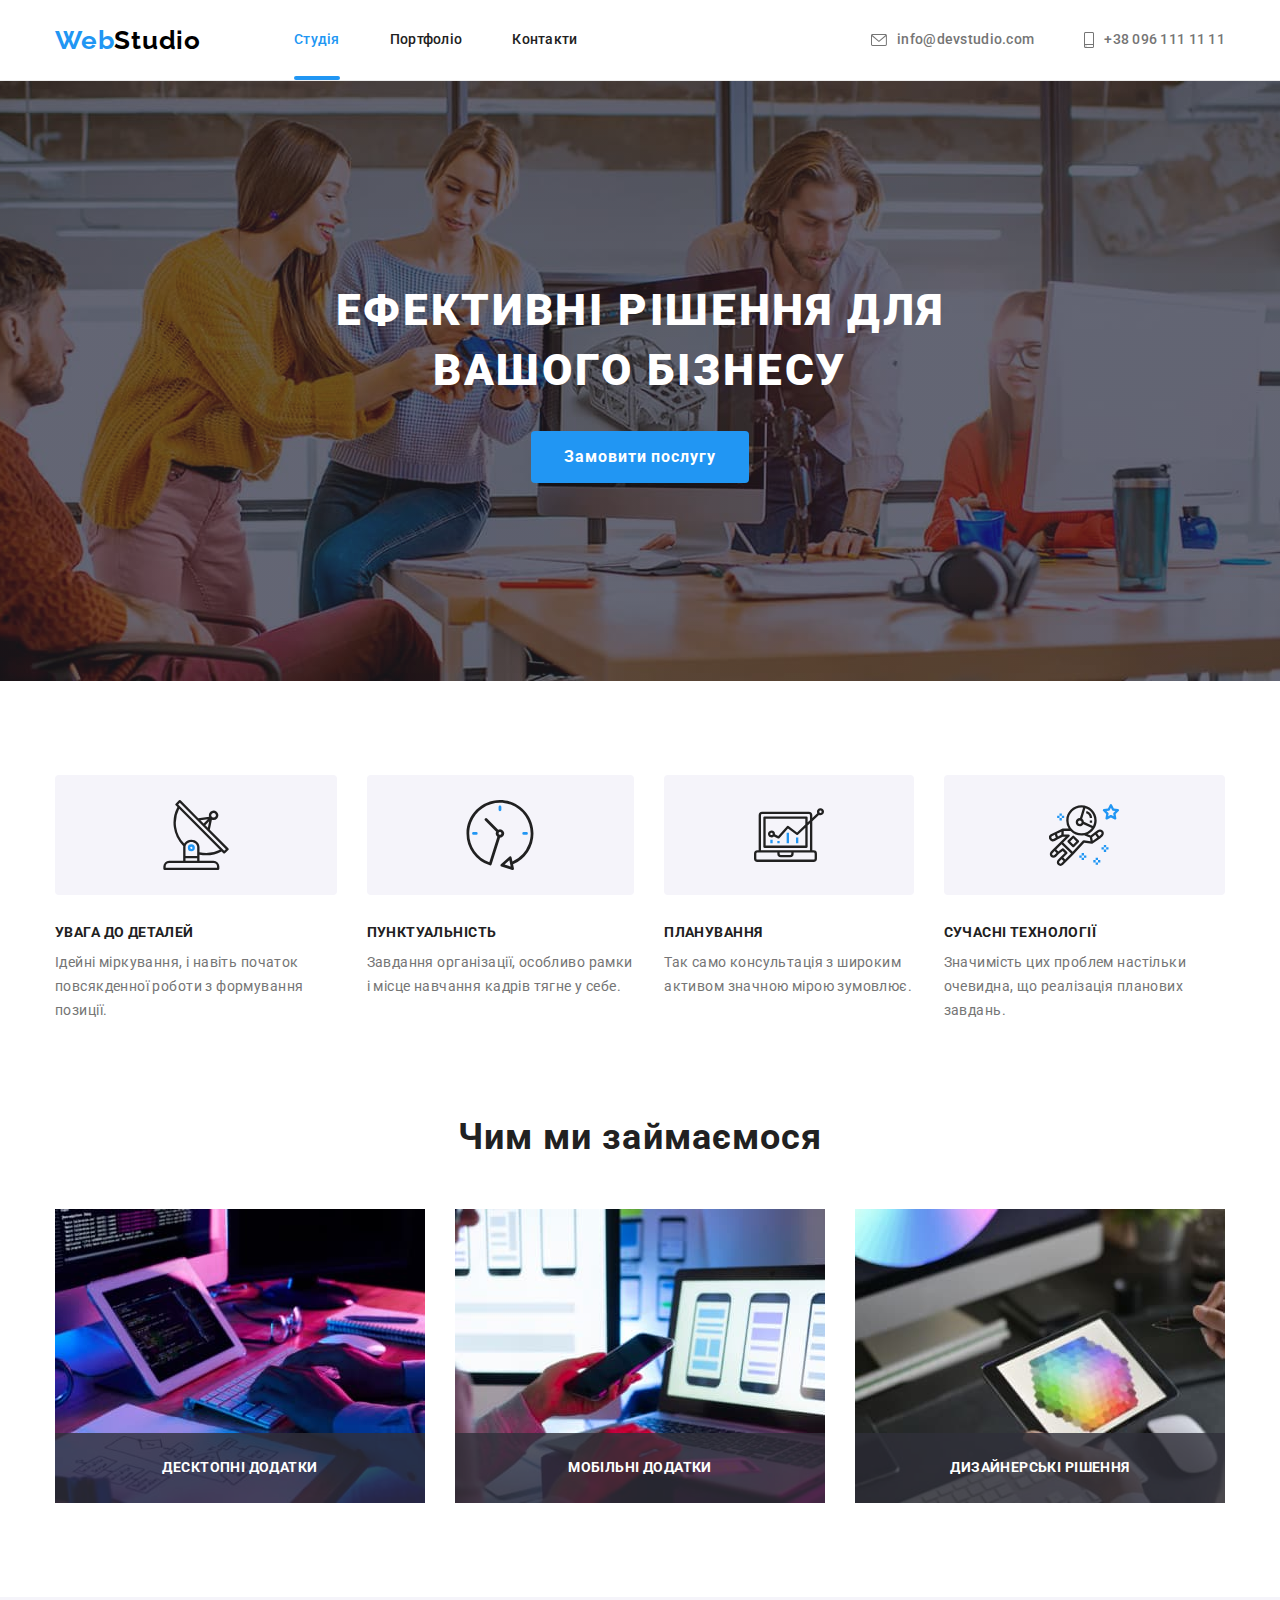
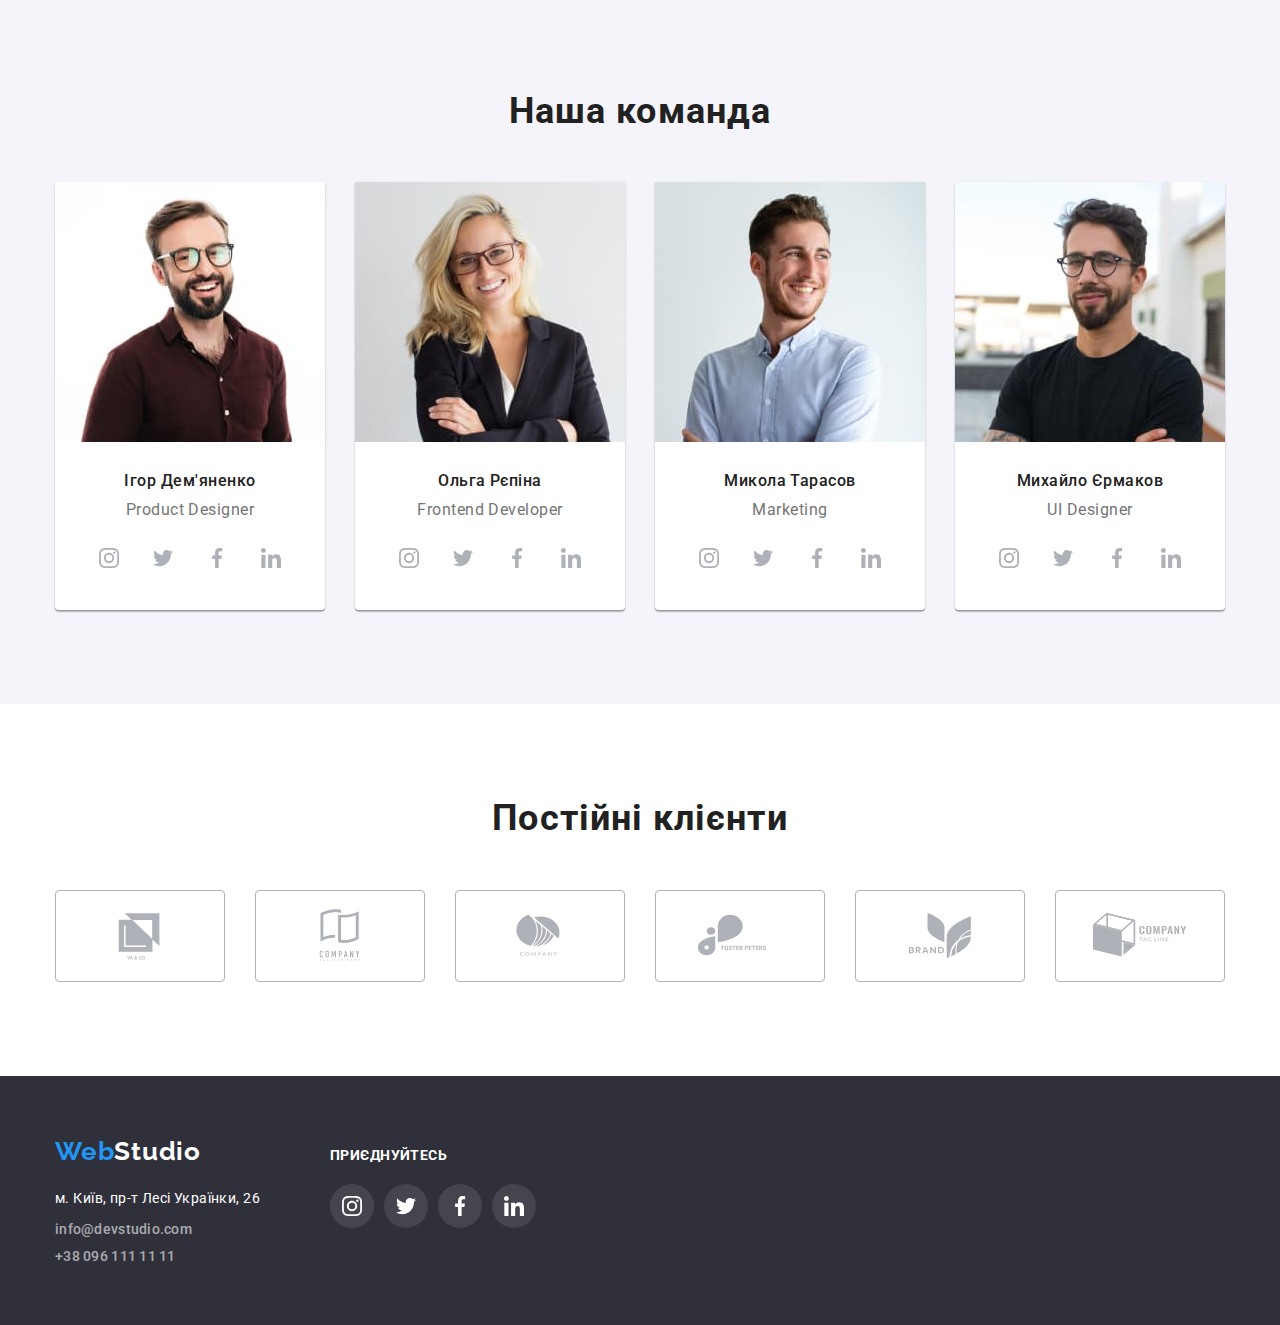
==== index.html @ 81ca814d "added folders" ====
<!DOCTYPE html>
<html lang="uk">
  <head>
    <meta charset="UTF-8" />
    <meta http-equiv="X-UA-Compatible" content="IE=edge" />
    <meta name="viewport" content="width=device-width, initial-scale=1.0" />
    <title>WebStudio</title>
    <link rel="preconnect" href="https://fonts.googleapis.com" />
    <link rel="preconnect" href="https://fonts.gstatic.com" crossorigin />
    <link
      href="https://fonts.googleapis.com/css2?family=Raleway:wght@700&family=Roboto:wght@500;700;900&display=swap"
      rel="stylesheet"
    />
    <link
      rel="stylesheet"
      href="https://cdnjs.cloudflare.com/ajax/libs/modern-normalize/1.1.0/modern-normalize.min.css"
    />
    <link rel="stylesheet" href="./css/styles.css" />
  </head>
  <body>
    <header class="header">
      <div class="conteiner">
        <div class="header-conteiner">
          <nav class="header-nav">
            <a class="logo" href="./index.html"
              >Web<span class="logo-accent-header">Studio</span></a
            >
            <ul class="list list-nav">
              <li>
                <a class="link-nav current" href="./index.html">Студія</a>
              </li>
              <li><a class="link-nav" href="./portfolio.html">Портфоліо</a></li>
              <li><a class="link-nav" href="#">Контакти</a></li>
            </ul>
          </nav>

          <ul class="list header-address">
            <li>
              <a class="link-info" href="mailto:info@devstudio.com"
                ><svg class="info-icon" width="16" height="12">
                  <use href="./images/icons.svg#icon-mail"></use>
                </svg>
                info@devstudio.com
              </a>
            </li>
            <li>
              <a class="link-info" href="tel:+380961111111"
                ><svg class="info-icon" width="10" height="16">
                  <use href="./images/icons.svg#icon-smartphone"></use>
                </svg>
                +38 096 111 11 11
              </a>
            </li>
          </ul>
        </div>
      </div>
    </header>

    <main>
      <section class="hero">
        <div class="conteiner">
          <h1 class="hero-title">Ефективні рішення для вашого бізнесу</h1>
          <button type="button" class="hero-btn" data-modal-open>
            Замовити послугу
          </button>
        </div>
      </section>

      <section>
        <div class="conteiner">
          <h2 class="visually-hidden">Наші особливості</h2>
          <ul class="list features-list">
            <li class="features-item">
              <div class="features-icon">
                <svg width="70" height="70">
                  <use href="./images/icons.svg#icon-antenna-1"></use>
                </svg>
              </div>
              <h3 class="features-subtitle">Увага до деталей</h3>
              <p class="features-text">
                Ідейні міркування, і навіть початок повсякденної роботи з
                формування позиції.
              </p>
            </li>
            <li class="features-item">
              <div class="features-icon">
                <svg width="70" height="70">
                  <use href="./images/icons.svg#icon-clock-1"></use>
                </svg>
              </div>
              <h3 class="features-subtitle">Пунктуальність</h3>
              <p class="features-text">
                Завдання організації, особливо рамки і місце навчання кадрів
                тягне у себе.
              </p>
            </li>
            <li class="features-item">
              <div class="features-icon">
                <svg width="70" height="70">
                  <use href="./images/icons.svg#icon-diagram-1"></use>
                </svg>
              </div>

              <h3 class="features-subtitle">Планування</h3>
              <p class="features-text">
                Так само консультація з широким активом значною мірою зумовлює.
              </p>
            </li>
            <li class="features-item">
              <div class="features-icon">
                <svg width="70" height="70">
                  <use href="./images/icons.svg#icon-astronaut-1"></use>
                </svg>
              </div>

              <h3 class="features-subtitle">Сучасні технології</h3>
              <p class="features-text">
                Значимість цих проблем настільки очевидна, що реалізація
                планових завдань.
              </p>
            </li>
          </ul>
        </div>
      </section>

      <section class="work">
        <div class="conteiner">
          <h2 class="work-title">Чим ми займаємося</h2>
          <ul class="list work-list">
            <li class="work-item">
              <img
                src="./images/keyboard.jpg"
                alt="Людина друкує на клавіатурі"
                width="370"
              />
              <div class="work-desc">
                <p class="work-text">Десктопні додатки</p>
              </div>
            </li>
            <li class="work-item">
              <img
                src="./images/phone.jpg"
                alt="Жінка тримає в руках телефон"
                width="370"
              />
              <div class="work-desc">
                <p class="work-text">Мобільні додатки</p>
              </div>
            </li>
            <li class="work-item">
              <img
                src="./images/tablet.jpg"
                alt="Кольорова гама на планшеті"
                width="370"
              />
              <div class="work-desc">
                <p class="work-text">Дизайнерські рішення</p>
              </div>
            </li>
          </ul>
        </div>
      </section>

      <section class="team">
        <div class="conteiner">
          <h2 class="team-title">Наша команда</h2>
          <ul class="list team-list">
            <li class="team-card">
              <img src="./images/ihor.jpg" alt="Фотограія Ігоря" width="270" />
              <div class="cards-studio">
                <h3 class="team-subtitle">Ігор Дем'яненко</h3>
                <p class="team-text">Product Designer</p>
                <ul class="list team-soc">
                  <li>
                    <a class="soc-link" href="#">
                      <svg width="20" height="20">
                        <use href="./images/icons.svg#icon-instagram"></use>
                      </svg>
                    </a>
                  </li>
                  <li>
                    <a class="soc-link" href="#">
                      <svg width="20" height="20">
                        <use href="./images/icons.svg#icon-twitter"></use>
                      </svg>
                    </a>
                  </li>
                  <li>
                    <a class="soc-link" href="#">
                      <svg width="20" height="20">
                        <use href="./images/icons.svg#icon-facebook"></use>
                      </svg>
                    </a>
                  </li>
                  <li>
                    <a class="soc-link" href="#">
                      <svg width="20" height="20">
                        <use href="./images/icons.svg#icon-linkedin"></use>
                      </svg>
                    </a>
                  </li>
                </ul>
              </div>
            </li>
            <li class="team-card">
              <img src="./images/olga.jpg" alt="Фотографія Ольги" width="270" />
              <div class="cards-studio">
                <h3 class="team-subtitle">Ольга Рєпіна</h3>
                <p class="team-text">Frontend Developer</p>
                <ul class="list team-soc">
                  <li>
                    <a class="soc-link" href="#">
                      <svg width="20" height="20">
                        <use href="./images/icons.svg#icon-instagram"></use>
                      </svg>
                    </a>
                  </li>
                  <li>
                    <a class="soc-link" href="#">
                      <svg width="20" height="20">
                        <use href="./images/icons.svg#icon-twitter"></use>
                      </svg>
                    </a>
                  </li>
                  <li>
                    <a class="soc-link" href="#">
                      <svg width="20" height="20">
                        <use href="./images/icons.svg#icon-facebook"></use>
                      </svg>
                    </a>
                  </li>
                  <li>
                    <a class="soc-link" href="#">
                      <svg width="20" height="20">
                        <use href="./images/icons.svg#icon-linkedin"></use>
                      </svg>
                    </a>
                  </li>
                </ul>
              </div>
            </li>
            <li class="team-card">
              <img
                src="./images/mikola.jpg"
                alt="Фотграфія Миколи"
                width="270"
              />
              <div class="cards-studio">
                <h3 class="team-subtitle">Микола Тарасов</h3>
                <p class="team-text">Marketing</p>
                <ul class="list team-soc">
                  <li>
                    <a class="soc-link" href="#">
                      <svg width="20" height="20">
                        <use href="./images/icons.svg#icon-instagram"></use>
                      </svg>
                    </a>
                  </li>
                  <li>
                    <a class="soc-link" href="#">
                      <svg width="20" height="20">
                        <use href="./images/icons.svg#icon-twitter"></use>
                      </svg>
                    </a>
                  </li>
                  <li>
                    <a class="soc-link" href="#">
                      <svg width="20" height="20">
                        <use href="./images/icons.svg#icon-facebook"></use>
                      </svg>
                    </a>
                  </li>
                  <li>
                    <a class="soc-link" href="#">
                      <svg width="20" height="20">
                        <use href="./images/icons.svg#icon-linkedin"></use>
                      </svg>
                    </a>
                  </li>
                </ul>
              </div>
            </li>
            <li class="team-card">
              <img
                src="./images/mihailo.jpg"
                alt="Фотографія Михайла"
                width="270"
              />
              <div class="cards-studio">
                <h3 class="team-subtitle">Михайло Єрмаков</h3>
                <p class="team-text">UI Designer</p>
                <ul class="list team-soc">
                  <li>
                    <a class="soc-link" href="#">
                      <svg width="20" height="20">
                        <use href="./images/icons.svg#icon-instagram"></use>
                      </svg>
                    </a>
                  </li>
                  <li>
                    <a class="soc-link" href="#">
                      <svg width="20" height="20">
                        <use href="./images/icons.svg#icon-twitter"></use>
                      </svg>
                    </a>
                  </li>
                  <li>
                    <a class="soc-link" href="#">
                      <svg width="20" height="20">
                        <use href="./images/icons.svg#icon-facebook"></use>
                      </svg>
                    </a>
                  </li>
                  <li>
                    <a class="soc-link" href="#">
                      <svg width="20" height="20">
                        <use href="./images/icons.svg#icon-linkedin"></use>
                      </svg>
                    </a>
                  </li>
                </ul>
              </div>
            </li>
          </ul>
        </div>
      </section>
      <section class="clients">
        <div class="conteiner">
          <h2 class="clients-title">Постійні клієнти</h2>
          <ul class="clients-list list">
            <li>
              <a class="clients-link" href="#">
                <svg width="106" height="60">
                  <use href="./images/icons.svg#icon-Logo-4"></use>
                </svg>
              </a>
            </li>
            <li>
              <a class="clients-link" href="#">
                <svg width="106" height="60">
                  <use href="./images/icons.svg#icon-Logo-3"></use>
                </svg>
              </a>
            </li>
            <li>
              <a class="clients-link" href="#">
                <svg width="106" height="60">
                  <use href="./images/icons.svg#icon-Logo"></use>
                </svg>
              </a>
            </li>
            <li>
              <a class="clients-link" href="#">
                <svg width="106" height="60">
                  <use href="./images/icons.svg#icon-Logo-2"></use>
                </svg>
              </a>
            </li>
            <li>
              <a class="clients-link" href="#">
                <svg width="106" height="60">
                  <use href="./images/icons.svg#icon-Logo-1"></use>
                </svg>
              </a>
            </li>
            <li>
              <a class="clients-link" href="#">
                <svg width="106" height="60">
                  <use href="./images/icons.svg#icon-Logo-5"></use>
                </svg>
              </a>
            </li>
          </ul>
        </div>
      </section>
    </main>

    <footer class="footer">
      <div class="conteiner footer-box">
        <div class="footer-info">
          <a class="logo" href="./index.html"
            >Web<span class="logo-accent-footer">Studio</span></a
          >
          <address>
            <ul class="list">
              <li class="list-item">
                <a
                  class="link-address"
                  href="https://goo.gl/maps/RR7eCFrvrUXadaKA6"
                  target="_blank"
                  rel="noopener noreferrer nofollow"
                  >м. Київ, пр-т Лесі Українки, 26</a
                >
              </li>
              <li class="list-item">
                <a class="link-info-footer" href="mailto:info@devstudio.com"
                  >info@devstudio.com</a
                >
              </li>
              <li class="list-item">
                <a class="link-info-footer" href="tel:+380961111111"
                  >+38 096 111 11 11</a
                >
              </li>
            </ul>
          </address>
        </div>
        <div class="footer-soc">
          <p class="footer-text">Приєднуйтесь</p>
          <ul class="list soc-list">
            <li>
              <a class="soc-link-footer" href="#">
                <svg width="20" height="20">
                  <use href="./images/icons.svg#icon-instagram"></use>
                </svg>
              </a>
            </li>
            <li>
              <a class="soc-link-footer" href="#">
                <svg width="20" height="20">
                  <use href="./images/icons.svg#icon-twitter"></use>
                </svg>
              </a>
            </li>
            <li>
              <a class="soc-link-footer" href="#">
                <svg width="20" height="20">
                  <use href="./images/icons.svg#icon-facebook"></use>
                </svg>
              </a>
            </li>
            <li>
              <a class="soc-link-footer" href="#">
                <svg width="20" height="20">
                  <use href="./images/icons.svg#icon-linkedin"></use>
                </svg>
              </a>
            </li>
          </ul>
        </div>
      </div>
    </footer>

    <div class="backdrop is-hidden" data-modal>
      <div class="modal">
        <button type="button" class="modal-btn" data-modal-close>
          <svg width="14" height="14">
            <use href="./images/icons.svg#icon-close"></use>
          </svg>
        </button>
      </div>
    </div>

    <script src="./modal.js"></script>
  </body>
</html>
---- css/styles.css ----
/* основний колір bg #2F303A */
/* акцент #2196F3 */
/* основний колір тексту #757575 */

:root {
  --title-bg-color: #2f303a;
  --accent-color: #2196f3;
  --primary-text-color: #757575;
  --title-text-color: #212121;
  --primary-white-color: #fff;
  --secondary-btn-color: #f5f4fa;
  --secondary-bg-color: #f5f4fa;
  --icon-soc-color: #afb1b8;
}
body {
  font-family: "Roboto", sans-serif;
  color: var(--title-text-color);
  background-color: var(--primary-white-color);
}
.visually-hidden {
  position: absolute;
  white-space: nowrap;
  width: 1px;
  height: 1px;
  overflow: hidden;
  border: 0;
  padding: 0;
  clip: rect(0 0 0 0);
  clip-path: inset(50%);
  margin: -1px;
}
.list {
  list-style: none;
}
h1,
h2,
h3,
h4,
h5,
h6,
p,
ul {
  margin: 0;
  padding: 0;
}
img {
  display: block;
  max-width: 100%;
  height: auto;
}
.conteiner {
  /* outline: 2px solid tomato; */
  width: 1200px;
  margin-left: auto;
  margin-right: auto;
  padding-left: 15px;
  padding-right: 15px;
}
section {
  padding-top: 94px;
  padding-bottom: 94px;
}
/* Header */
.header {
  background-color: var(--primary-white-color);
  border-bottom: 1px solid #ececec;
}
.header-conteiner {
  display: flex;
  justify-content: space-between;
  align-items: center;
}
.header-nav {
  display: flex;
  align-items: center;
  justify-content: space-between;
  gap: 93px;
}
.header-address {
  display: flex;
  gap: 50px;
}
.list-nav {
  display: flex;
  gap: 50px;
}
.logo {
  display: inline-block;
  color: var(--accent-color);
  font-family: "Raleway", sans-serif;
  font-weight: 700;
  font-size: 26px;
  line-height: 1.19;
  text-decoration: none;
  letter-spacing: 0.03em;
}
.logo-accent-header {
  color: #000;
}
.link-nav {
  color: var(--title-text-color);
  font-weight: 500;
  font-size: 14px;
  line-height: 1.14;
  letter-spacing: 0.02em;
  text-decoration: none;
  padding: 32px 0;
  display: block;
  transition: color 250ms cubic-bezier(0.4, 0, 0.2, 1);
}
.link-nav:hover {
  color: var(--accent-color);
}
.link-nav:focus {
  color: var(--accent-color);
}
.link-info {
  color: var(--primary-text-color);
  fill: var(--primary-text-color);
  font-weight: 500;
  font-size: 14px;
  line-height: 1.14;
  letter-spacing: 0.02em;
  text-decoration: none;
  padding: 32px 0;
  display: flex;
  align-items: center;
  transition: color 250ms cubic-bezier(0.4, 0, 0.2, 1),
    fill 250ms cubic-bezier(0.4, 0, 0.2, 1);
}
.link-info:hover {
  color: var(--accent-color);
  fill: var(--accent-color);
}
.link-info:focus {
  color: var(--accent-color);
  fill: var(--accent-color);
}
.link-nav.current {
  position: relative;
  color: var(--accent-color);
}
.link-nav.current::after {
  position: absolute;
  bottom: 0;
  left: 0;
  content: "";
  width: 100%;
  height: 4px;
  background-color: var(--accent-color);
  border-radius: 2px;
}
.info-icon {
  margin-right: 10px;
}
/* Hero Section */
.hero {
  padding-top: 200px;
  padding-bottom: 200px;
  background-color: #c4c4c4;
  text-align: center;
  background-image: linear-gradient(
      to right,
      rgba(47, 48, 58, 0.4),
      rgba(47, 48, 58, 0.4)
    ),
    url("../images/header-img.jpg");
  max-width: 1600px;
  background-repeat: no-repeat;
  background-position: center;
  max-height: 600px;
  margin: 0 auto;
}
.hero-title {
  margin-left: auto;
  margin-right: auto;
  margin-bottom: 30px;
  max-width: 696px;
  color: var(--primary-white-color);
  font-weight: 900;
  font-size: 44px;
  line-height: 1.36;
  letter-spacing: 0.06em;
  text-transform: uppercase;
}
.hero-btn {
  display: block;
  margin: 0 auto;
  padding: 10px 32px;
  min-width: 216px;
  font-family: inherit;
  font-weight: 700;
  font-size: 16px;
  line-height: 1.87;
  letter-spacing: 0.06em;
  text-align: center;
  background-color: var(--accent-color);
  color: var(--primary-white-color);
  cursor: pointer;
  border: 1px solid transparent;
  border-radius: 4px;
  transition: background-color 250ms cubic-bezier(0.4, 0, 0.2, 1),
    box-shadow 250ms cubic-bezier(0.4, 0, 0.2, 1);
}
.hero-btn:hover {
  background: #188ce8;
  box-shadow: 0px 4px 4px rgba(0, 0, 0, 0.15);
}
.hero-btn:focus {
  background: #188ce8;
  box-shadow: 0px 4px 4px rgba(0, 0, 0, 0.15);
  border-radius: 4px;
}
/* Features */
.features-list {
  display: flex;
  gap: 30px;
}
.features-item {
  flex-basis: calc((100%-90px) / 4);
}
.features-icon {
  display: flex;
  align-items: center;
  justify-content: center;
  height: 120px;
  margin-bottom: 30px;
  border-radius: 4px;
  background-color: var(--secondary-bg-color);
}
.features-subtitle {
  margin-bottom: 10px;
  font-weight: 700;
  font-size: 14px;
  line-height: 1.14;
  letter-spacing: 0.03em;
  text-transform: uppercase;
}
.features-text {
  color: var(--primary-text-color);
  font-weight: 400;
  font-size: 14px;
  line-height: 1.71;
  letter-spacing: 0.03em;
}
/* Work */
.work {
  padding-top: 0;
}
.work-list {
  display: flex;
  gap: 30px;
}
.work-item {
  position: relative;
  flex-basis: calc((100%-60px) / 3);
}
.work-title {
  text-align: center;
  margin-bottom: 50px;
  font-size: 36px;
  line-height: 1.16;
  letter-spacing: 0.03em;
}
.work-desc {
  position: absolute;
  bottom: 0;
  right: 0;
  width: 100%;
  min-height: 70px;
  display: flex;
  align-items: center;
  justify-content: center;
  background-color: rgba(47, 48, 58, 0.8);
}
.work-text {
  font-weight: 700;
  font-size: 14px;
  line-height: 1.14;
  text-align: center;
  letter-spacing: 0.03em;
  text-transform: uppercase;
  color: var(--primary-white-color);
}

/* Team */
.team {
  background-color: var(--secondary-bg-color);
}
.team-title {
  text-align: center;
  margin-bottom: 50px;
  font-size: 36px;
  line-height: 1.16;
  letter-spacing: 0.03em;
}
.team-list {
  display: flex;
  gap: 30px;
  flex-basis: calc((100%-90px) / 4);
}
.team-card {
  background-color: var(--primary-white-color);
  box-shadow: 0px 1px 3px rgba(0, 0, 0, 0.12), 0px 1px 1px rgba(0, 0, 0, 0.14),
    0px 2px 1px rgba(0, 0, 0, 0.2);
  border-radius: 0px 0px 4px 4px;
}
.team-subtitle {
  margin-bottom: 10px;
  font-weight: 500;
  font-size: 16px;
  line-height: 1.18;
  letter-spacing: 0.03em;
  text-align: center;
}
.team-text {
  color: var(--primary-text-color);
  font-weight: 400;
  font-size: 16px;
  line-height: 1.18;
  letter-spacing: 0.03em;
  text-align: center;
  margin-bottom: 16px;
}
.cards-studio {
  padding: 30px;
}
.team-soc {
  display: flex;
  align-items: center;
  justify-content: center;
  gap: 10px;
}
.soc-link {
  display: flex;
  align-items: center;
  justify-content: center;
  width: 44px;
  height: 44px;
  background-color: var(--primary-white-color);
  border-radius: 50%;
  fill: var(--icon-soc-color);
  transition: background-color 250ms cubic-bezier(0.4, 0, 0.2, 1),
    fill 250ms cubic-bezier(0.4, 0, 0.2, 1);
}
.soc-link:hover,
.soc-link:focus {
  background-color: var(--accent-color);
  fill: var(--primary-white-color);
}
/* Clients */
.clients-list {
  display: flex;
  align-items: center;
  justify-content: center;
  gap: 30px;
}
.clients-link {
  display: flex;
  align-items: center;
  justify-content: center;
  width: 170px;
  height: 92px;
  border: 1px solid var(--icon-soc-color);
  border-radius: 4px;
  fill: var(--icon-soc-color);
  transition: border 250ms cubic-bezier(0.4, 0, 0.2, 1),
    fill 250ms cubic-bezier(0.4, 0, 0.2, 1);
}
.clients-link:hover,
.clients-link:focus {
  fill: var(--accent-color);
  border: 1px solid var(--accent-color);
}
.clients-title {
  color: var(--title-text-color);
  font-size: 36px;
  line-height: 1.16;
  text-align: center;
  letter-spacing: 0.03em;
  margin-bottom: 50px;
}
/* Footer */
.footer {
  background-color: var(--title-bg-color);
  padding: 60px 0;
}
.footer-box {
  display: flex;
  gap: 70px;
  align-items: baseline;
}
.footer-soc {
  display: flex;
  flex-direction: column;
  gap: 20px;
}
.logo-accent-footer {
  color: var(--primary-white-color);
}
.soc-list {
  display: flex;
  gap: 10px;
}
.footer-text {
  font-weight: 700;
  font-size: 14px;
  line-height: 1.14;
  letter-spacing: 0.03em;
  text-transform: uppercase;
  color: var(--primary-white-color);
}
.link-address {
  display: inline-block;
  color: var(--primary-white-color);
  font-style: normal;
  font-weight: 400;
  font-size: 14px;
  line-height: 1.71;
  letter-spacing: 0.03em;
  text-decoration: none;
}
.soc-link-footer {
  display: flex;
  align-items: center;
  justify-content: center;
  width: 44px;
  height: 44px;
  background-color: rgba(255, 255, 255, 0.1);
  border-radius: 50%;
  fill: var(--primary-white-color);
  transition: background-color 250ms cubic-bezier(0.4, 0, 0.2, 1);
}
.soc-link-footer:hover,
.soc-link-footer:focus {
  background-color: var(--accent-color);
}
.link-info-footer {
  display: inline-block;
  color: rgba(255, 255, 255, 0.6);
  font-weight: 500;
  font-style: normal;
  font-size: 14px;
  line-height: 1.14;
  letter-spacing: 0.02em;
  text-decoration: none;
  transition: color 250ms cubic-bezier(0.4, 0, 0.2, 1);
}
.link-info-footer:hover {
  color: var(--accent-color);
}
.link-info-footer:focus {
  color: var(--accent-color);
}
.footer .logo {
  margin-bottom: 20px;
}
.list-item:not(:last-child) {
  margin-bottom: 9px;
}
/* Modal */
.backdrop {
  position: fixed;
  top: 0;
  left: 0;
  width: 100%;
  height: 100%;
  background-color: rgba(0, 0, 0, 0.2);
  transition: opacity 250ms cubic-bezier(0.4, 0, 0.2, 1),
    visibility 250ms cubic-bezier(0.4, 0, 0.2, 1);
}
.is-hidden {
  opacity: 0;
  visibility: hidden;
  pointer-events: none;
}
.modal {
  position: absolute;
  top: 50%;
  left: 50%;
  transform: translate(-50%, -50%);
  width: 528px;
  height: 581px;
  background-color: var(--primary-white-color);
}
.modal-btn {
  position: absolute;
  top: 8px;
  right: 8px;
  display: flex;
  align-items: center;
  justify-content: center;
  width: 30px;
  height: 30px;
  background-color: rgba(255, 255, 255, 1);
  border: 1px solid rgba(0, 0, 0, 0.1);
  border-radius: 50%;
  cursor: pointer;
}
/* Portfolio */
.btn-nav {
  display: flex;
  justify-content: center;
  gap: 8px;
  margin-bottom: 50px;
}
.btn-item {
  padding: 6px 22px;
  color: var(--title-text-color);
  background-color: var(--secondary-btn-color);
  font-family: inherit;
  font-weight: 500;
  font-size: 16px;
  line-height: 1.62;
  letter-spacing: 0.03em;
  text-align: center;
  border: none;
  border-radius: 4px;
  transition: color 250ms cubic-bezier(0.4, 0, 0.2, 1),
    background-color 250ms cubic-bezier(0.4, 0, 0.2, 1),
    box-shadow 250ms cubic-bezier(0.4, 0, 0.2, 1);
}
.btn-item:hover {
  background-color: var(--accent-color);
  color: var(--primary-white-color);
  box-shadow: 0px 3px 1px rgba(0, 0, 0, 0.1), 0px 1px 2px rgba(0, 0, 0, 0.08),
    0px 2px 2px rgba(0, 0, 0, 0.12);
  cursor: pointer;
}
.btn-item:focus {
  background-color: var(--accent-color);
  color: var(--primary-white-color);
  box-shadow: 0px 3px 1px rgba(0, 0, 0, 0.1), 0px 1px 2px rgba(0, 0, 0, 0.08),
    0px 2px 2px rgba(0, 0, 0, 0.12);
}
.project-list {
  display: flex;
  flex-wrap: wrap;
  gap: 30px;
}
.project-link {
  text-decoration: none;
  display: block;
  transition: box-shadow 250ms cubic-bezier(0.4, 0, 0.2, 1);
}
.project-link:hover,
.project-link:focus {
  box-shadow: 0px 1px 1px rgba(0, 0, 0, 0.12), 0px 4px 4px rgba(0, 0, 0, 0.06),
    1px 4px 6px rgba(0, 0, 0, 0.16);
}
.project-title {
  margin-bottom: 4px;
  color: var(--title-text-color);
  font-size: 18px;
  line-height: 2;
  letter-spacing: 0.06em;
}
.project-text {
  color: var(--primary-text-color);
  font-weight: 400;
  font-size: 16px;
  line-height: 30px;
  letter-spacing: 0.03em;
}
.project-card {
  width: 370px;
  border: 1px solid #eeeeee;
  border-top: 0;
}

.card-portfolio {
  padding: 20px 24px;
}
.project-overlay {
  position: relative;
  overflow: hidden;
}
.overlay-text {
  position: absolute;
  top: 0;
  left: 0;
  width: 100%;
  height: 100%;
  font-size: 18px;
  font-weight: 100;
  line-height: 1.55;
  letter-spacing: 0.03em;
  padding: 63px 24px;
  transform: translateY(101%);
  transition: transform 250ms cubic-bezier(0.4, 0, 0.2, 1);
  color: var(--primary-white-color);
  background-color: rgba(33, 150, 243, 0.9);
}
.project-link:hover .overlay-text,
.project-link:focus .overlay-text {
  transform: translateY(0);
}
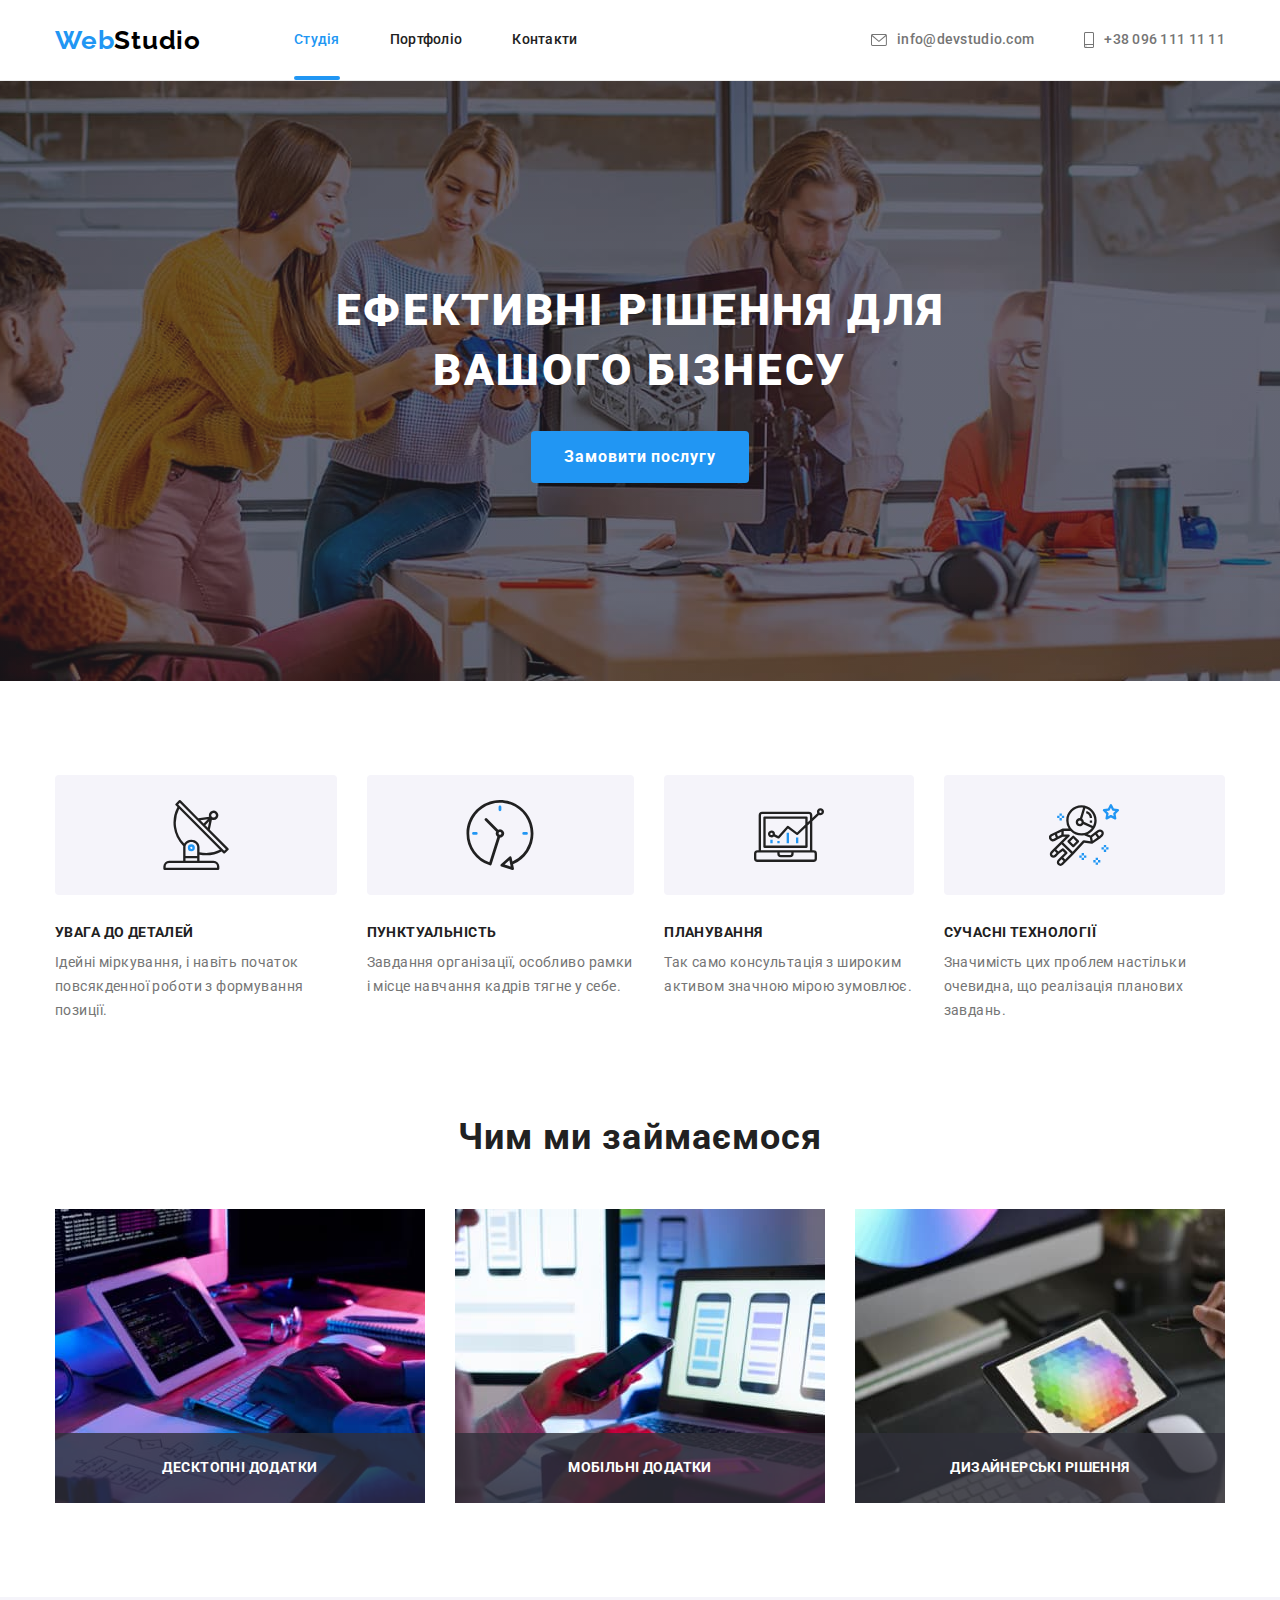
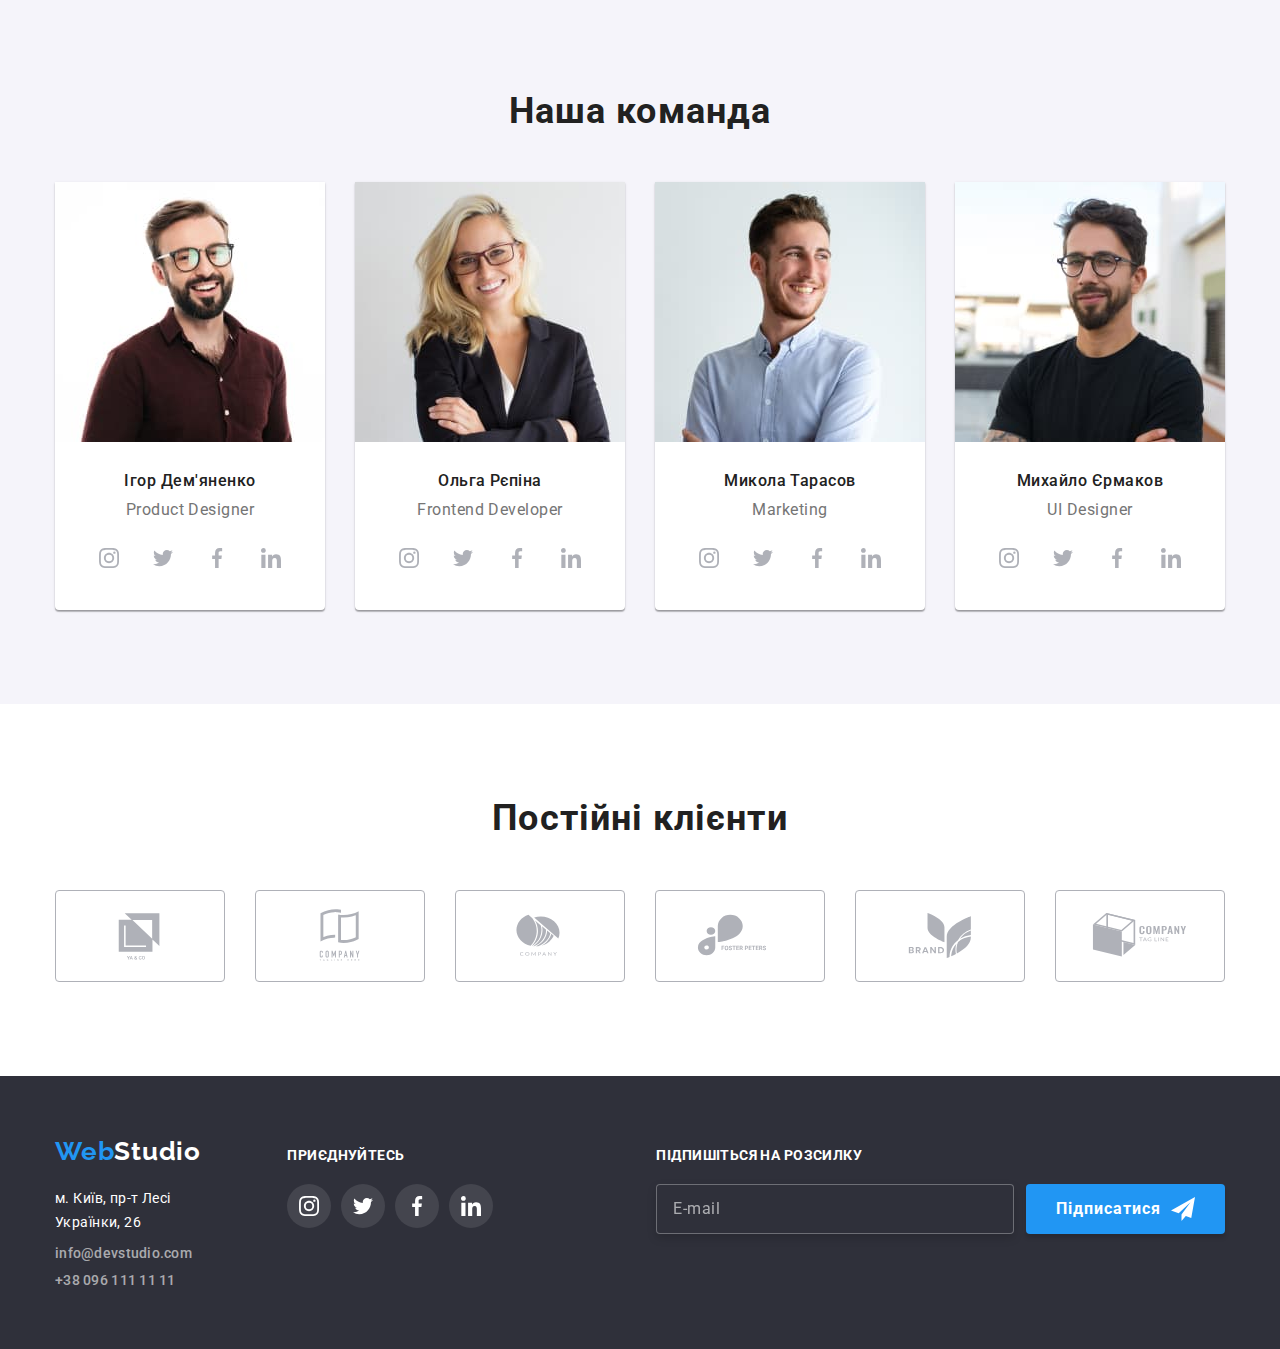
==== commit 50569aea: "footer form" ====
--- a/index.html
+++ b/index.html
@@ -438,6 +438,26 @@
             </li>
           </ul>
         </div>
+
+        <form class="footer-form">
+          <p class="footer-form-text">Підпишіться на розсилку</p>
+          <div class="footer-form-box">
+            <label class="visually-hidden" for="email-subscribe"></label>
+            <input
+              class="footer-form-input"
+              type="email"
+              name="email-subscribe"
+              id="email-subscribe"
+              placeholder="E-mail"
+            />
+            <button class="footer-form-submit" type="submit">
+              Підписатися
+              <svg width="24" height="24">
+                <use href="./images/icons.svg#icon-send"></use>
+              </svg>
+            </button>
+          </div>
+        </form>
       </div>
     </footer>
 
@@ -448,6 +468,78 @@
             <use href="./images/icons.svg#icon-close"></use>
           </svg>
         </button>
+        <form class="form-modal">
+          <h2 class="title-modal">Залиште свої дані, ми вам передзвонимо</h2>
+          <div class="form-item">
+            <label class="form-label" for="user-name">Ім'я</label>
+            <div class="field-wrap">
+              <input
+                class="form-input"
+                type="text"
+                name="name"
+                id="user-name"
+              />
+              <svg class="input-icon" width="18" height="18">
+                <use href="./images/icons.svg#icon-person-black"></use>
+              </svg>
+            </div>
+          </div>
+          <div class="form-item">
+            <label class="form-label" for="user-tel">Телефон</label>
+            <div class="field-wrap">
+              <input
+                class="form-input"
+                type="tel"
+                name="tel"
+                id="user-tel"
+                autocomplete="off"
+              />
+              <svg class="input-icon" width="18" height="18">
+                <use href="./images/icons.svg#icon-phone-black"></use>
+              </svg>
+            </div>
+          </div>
+          <div class="form-item">
+            <label class="form-label" for="user-mail">Пошта</label>
+            <div class="field-wrap">
+              <input
+                class="form-input"
+                type="email"
+                name="mail"
+                id="user-mail"
+                autocomplete="off"
+              />
+              <svg class="input-icon" width="18" height="18">
+                <use href="./images/icons.svg#icon-email-black"></use>
+              </svg>
+            </div>
+          </div>
+          <div class="form-item">
+            <label class="form-label" for="comment">Коментар</label>
+            <textarea
+              class="form-comment"
+              name="comment"
+              id="comment"
+              placeholder="Введіть текст"
+            ></textarea>
+          </div>
+          <div class="form-checkbox">
+            <label class="checkbox-label"
+              ><input
+                type="checkbox"
+                class="checkbox-input"
+                name="accept"
+                value="accept"
+              />
+              <svg class="check-icon" width="16" height="15">
+                <use href="./images/icons.svg#icon-check"></use>
+              </svg>
+              Погоджуюся з розсилкою та приймаю
+              <a href="#" class="checkbox-link">Умови договору</a>
+            </label>
+          </div>
+          <button class="form-submit" type="submit">Відправити</button>
+        </form>
       </div>
     </div>
 
--- a/css/styles.css
+++ b/css/styles.css
@@ -9,8 +9,10 @@
   --title-text-color: #212121;
   --primary-white-color: #fff;
   --secondary-btn-color: #f5f4fa;
+  --btn-hover-color: #188ce8;
   --secondary-bg-color: #f5f4fa;
   --icon-soc-color: #afb1b8;
+  --input-border-color: rgba(33, 33, 33, 0.2);
 }
 body {
   font-family: "Roboto", sans-serif;
@@ -203,7 +205,7 @@
     box-shadow 250ms cubic-bezier(0.4, 0, 0.2, 1);
 }
 .hero-btn:hover {
-  background: #188ce8;
+  background: var(--btn-hover-color);
   box-shadow: 0px 4px 4px rgba(0, 0, 0, 0.15);
 }
 .hero-btn:focus {
@@ -457,6 +459,60 @@
 }
 .list-item:not(:last-child) {
   margin-bottom: 9px;
+}
+.footer-form {
+  margin-left: 93px;
+}
+.footer-form-box {
+  display: flex;
+  gap: 12px;
+}
+.footer-form-text {
+  margin-bottom: 20px;
+  font-weight: 700;
+  font-size: 14px;
+  line-height: 1.14;
+  letter-spacing: 0.03em;
+  text-transform: uppercase;
+  color: var(--primary-white-color);
+}
+.footer-form-input {
+  min-width: 358px;
+  height: 50px;
+  padding: 15px 16px;
+  background-color: var(--title-bg-color);
+  border: 1px solid rgba(255, 255, 255, 0.3);
+  filter: drop-shadow(0px 4px 4px rgba(0, 0, 0, 0.15));
+  border-radius: 4px;
+}
+.footer-form-input::placeholder {
+  font-weight: 400;
+  font-size: 16px;
+  line-height: 1.25;
+  letter-spacing: 0.03em;
+  color: rgba(255, 255, 255, 0.6);
+}
+.footer-form-submit {
+  display: flex;
+  align-items: center;
+  justify-content: center;
+  gap: 10px;
+  max-width: 200px;
+  height: 50px;
+  padding: 10px 28px;
+  font-weight: 700;
+  font-size: 16px;
+  line-height: 30px;
+  letter-spacing: 0.06em;
+  color: var(--primary-white-color);
+  box-shadow: 0px 4px 4px rgba(0, 0, 0, 0.15);
+  border-color: transparent;
+  border-radius: 4px;
+  background-color: var(--accent-color);
+  transition: background-color 250ms cubic-bezier(0.4, 0, 0.2, 1);
+}
+.footer-form-submit:hover {
+  background-color: var(--btn-hover-color);
 }
 /* Modal */
 .backdrop {
@@ -479,9 +535,12 @@
   top: 50%;
   left: 50%;
   transform: translate(-50%, -50%);
-  width: 528px;
-  height: 581px;
+  min-width: 528px;
+  min-height: 581px;
   background-color: var(--primary-white-color);
+  box-shadow: 0px 1px 3px rgba(0, 0, 0, 0.12), 0px 1px 1px rgba(0, 0, 0, 0.14),
+    0px 2px 1px rgba(0, 0, 0, 0.2);
+  border-radius: 4px;
 }
 .modal-btn {
   position: absolute;
@@ -496,6 +555,132 @@
   border: 1px solid rgba(0, 0, 0, 0.1);
   border-radius: 50%;
   cursor: pointer;
+}
+.form-modal {
+  padding: 40px;
+}
+.title-modal {
+  margin-bottom: 12px;
+  font-size: 20px;
+  line-height: 1.15;
+  text-align: center;
+  letter-spacing: 0.03em;
+  color: var(--title-text-color);
+}
+.form-item {
+  display: flex;
+  flex-direction: column;
+  margin-bottom: 10px;
+}
+.form-label {
+  margin-bottom: 4px;
+  font-size: 12px;
+  line-height: 1.16;
+  letter-spacing: 0.01em;
+  color: var(--primary-text-color);
+}
+.field-wrap {
+  position: relative;
+  width: 100%;
+}
+.form-input {
+  width: 100%;
+  padding: 14px 42px;
+  border: 1px solid var(--input-border-color);
+  border-radius: 4px;
+  outline: none;
+  transition: border-color 250ms cubic-bezier(0.4, 0, 0.2, 1);
+}
+.form-input:focus {
+  border-color: var(--accent-color);
+}
+.input-icon {
+  position: absolute;
+  top: 50%;
+  left: 12px;
+  transform: translateY(-50%);
+  transition: fill 250ms cubic-bezier(0.4, 0, 0.2, 1);
+}
+.form-input:focus + .input-icon {
+  fill: var(--accent-color);
+}
+.form-comment {
+  height: 120px;
+  padding: 16px 12px;
+  margin-bottom: 20px;
+  resize: none;
+  border: 1px solid var(--input-border-color);
+  border-radius: 4px;
+  outline: none;
+  transition: border-color 250ms cubic-bezier(0.4, 0, 0.2, 1);
+}
+.form-comment:focus {
+  border-color: var(--accent-color);
+}
+.form-comment::placeholder {
+  font-weight: 400;
+  font-size: 12px;
+  line-height: 1.16;
+  letter-spacing: 0.01em;
+  color: rgba(117, 117, 117, 0.5);
+}
+.checkbox-input {
+  appearance: none;
+}
+
+.checkbox-label {
+  display: flex;
+  align-items: center;
+  justify-content: center;
+  margin-bottom: 30px;
+  font-size: 14px;
+  line-height: 1.71;
+  letter-spacing: 0.03em;
+  color: var(--primary-text-color);
+}
+.checkbox-link {
+  color: var(--accent-color);
+  margin-left: 5px;
+  cursor: pointer;
+}
+.check-icon {
+  /* position: absolute;
+  top: 50%;
+  left: 12px;
+  transform: translateY(-50%);
+  z-index: -1; */
+  margin-right: 8px;
+  border: 2px solid var(--title-text-color);
+  border-radius: 2px;
+  transition: border-color 250ms cubic-bezier(0.4, 0, 0.2, 1),
+    background-color 250ms cubic-bezier(0.4, 0, 0.2, 1);
+}
+.checkbox-input:checked + .check-icon {
+  border-color: var(--accent-color);
+  background-color: var(--accent-color);
+}
+.form-submit {
+  display: flex;
+  align-items: center;
+  justify-content: center;
+  margin: 0 auto;
+  padding: 10px 52px;
+  min-width: 200px;
+  font-family: inherit;
+  font-weight: 700;
+  font-size: 16px;
+  line-height: 1.87;
+  letter-spacing: 0.06em;
+  background-color: var(--accent-color);
+  color: var(--primary-white-color);
+  cursor: pointer;
+  border: 1px solid transparent;
+  border-radius: 4px;
+  box-shadow: 0px 4px 4px rgba(0, 0, 0, 0.15);
+  transition: background-color 250ms cubic-bezier(0.4, 0, 0.2, 1);
+}
+.form-submit:hover {
+  background-color: var(--btn-hover-color);
 }
 /* Portfolio */
 .btn-nav {
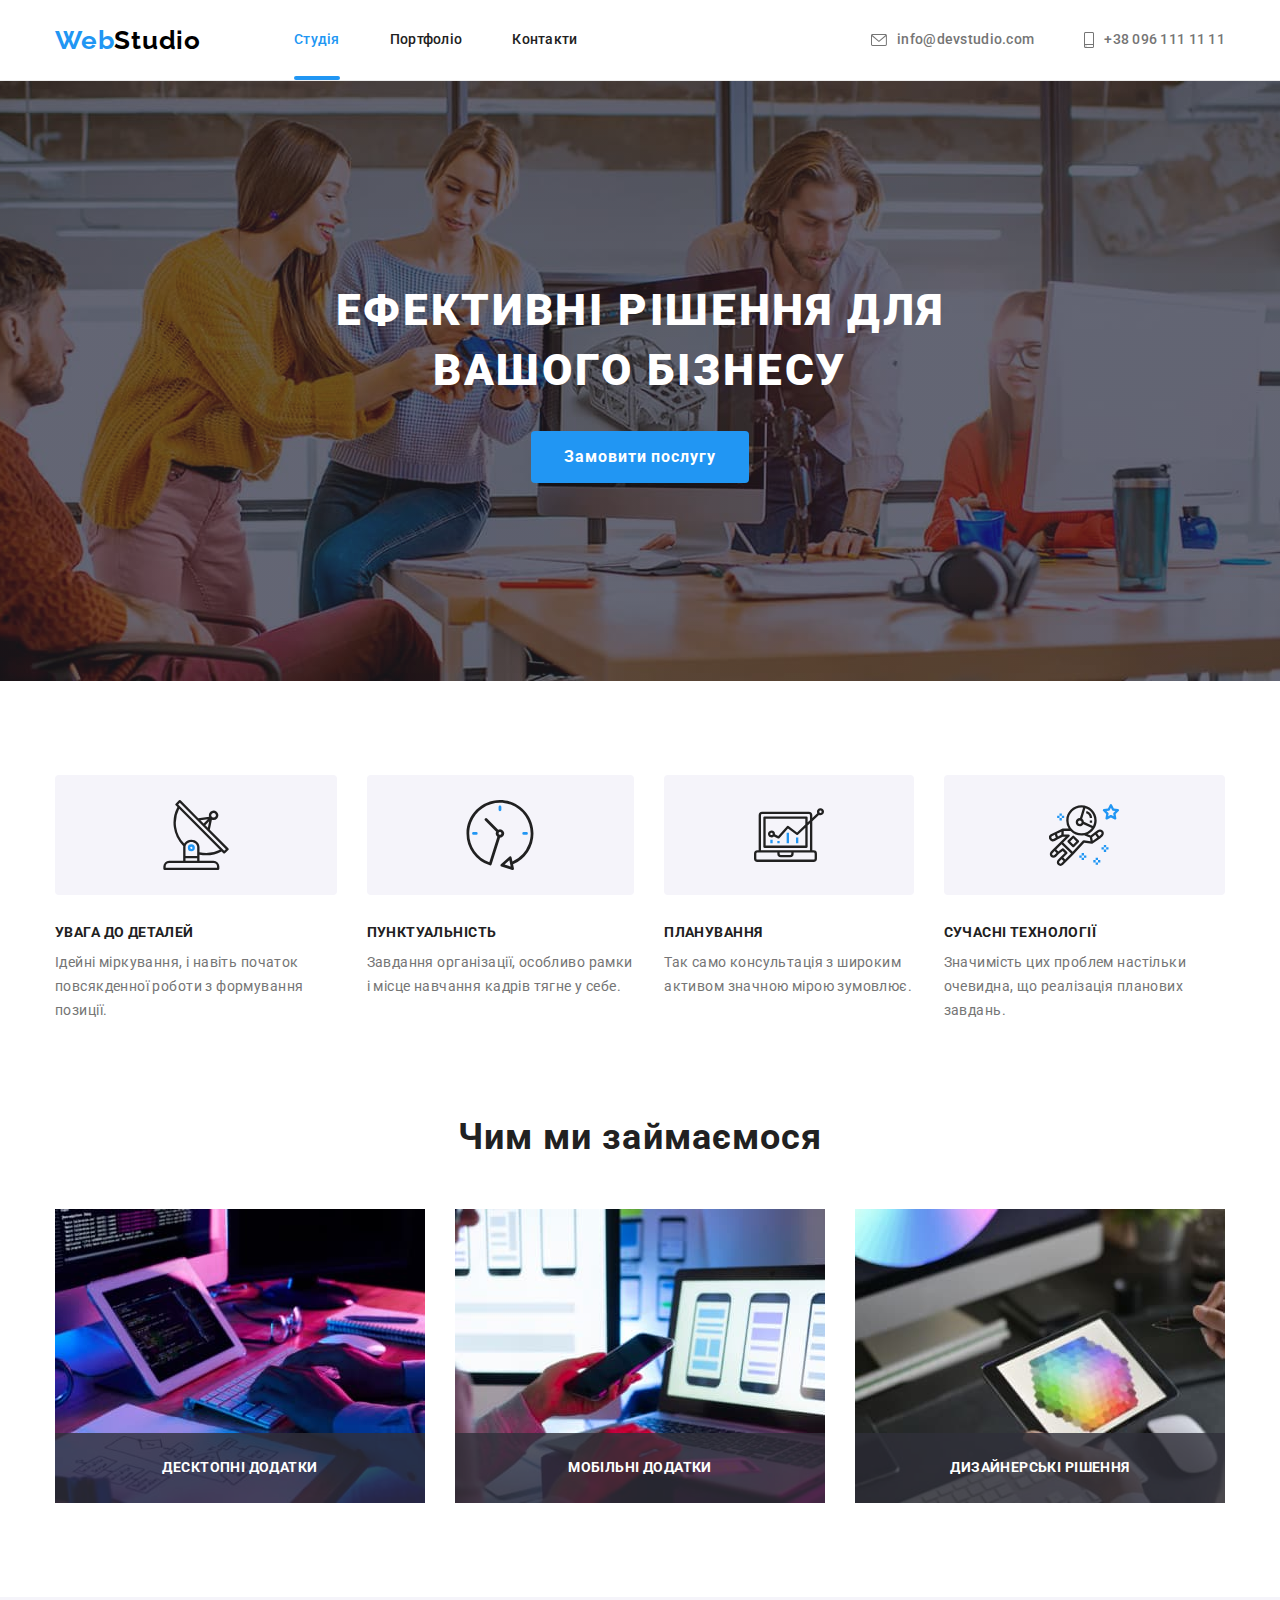
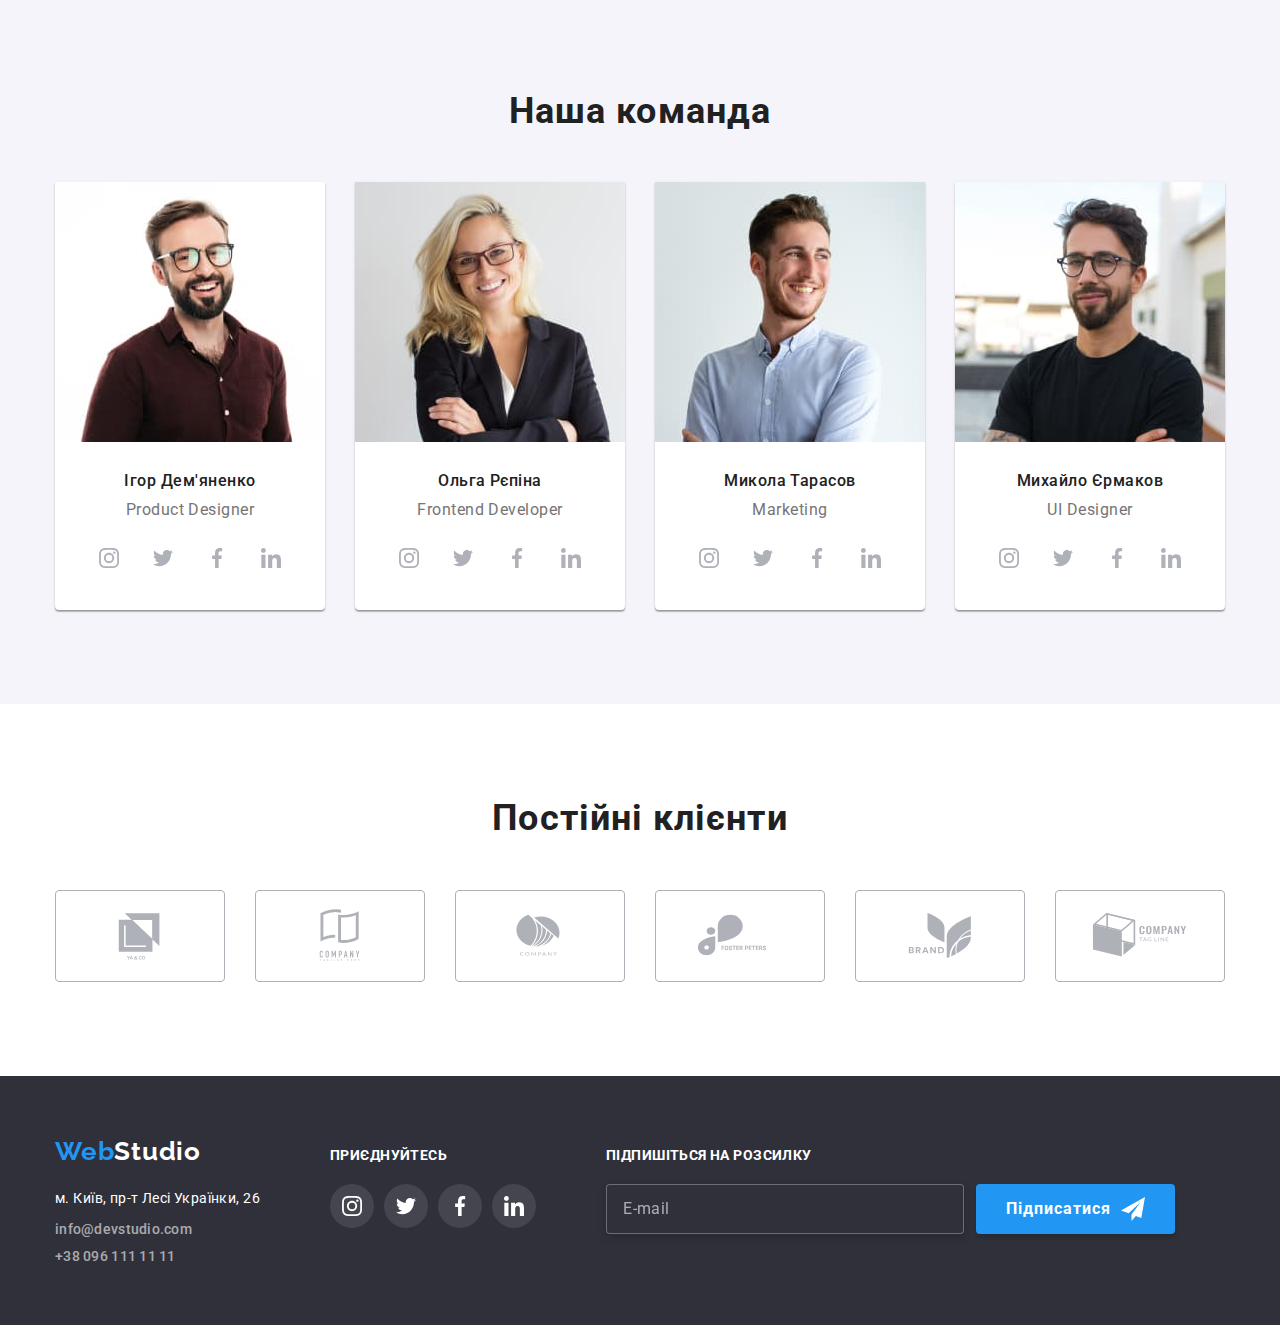
==== commit c00594f4: "corrected" ====
--- a/index.html
+++ b/index.html
@@ -8,7 +8,7 @@
     <link rel="preconnect" href="https://fonts.googleapis.com" />
     <link rel="preconnect" href="https://fonts.gstatic.com" crossorigin />
     <link
-      href="https://fonts.googleapis.com/css2?family=Raleway:wght@700&family=Roboto:wght@500;700;900&display=swap"
+      href="https://fonts.googleapis.com/css2?family=Raleway:wght@700&family=Roboto:wght@400;500;700;900&display=swap"
       rel="stylesheet"
     />
     <link
@@ -464,12 +464,12 @@
     <div class="backdrop is-hidden" data-modal>
       <div class="modal">
         <button type="button" class="modal-btn" data-modal-close>
-          <svg width="14" height="14">
+          <svg class="modal-icon" width="14" height="14">
             <use href="./images/icons.svg#icon-close"></use>
           </svg>
         </button>
         <form class="form-modal">
-          <h2 class="title-modal">Залиште свої дані, ми вам передзвонимо</h2>
+          <p class="title-modal">Залиште свої дані, ми вам передзвонимо</p>
           <div class="form-item">
             <label class="form-label" for="user-name">Ім'я</label>
             <div class="field-wrap">
@@ -514,7 +514,7 @@
               </svg>
             </div>
           </div>
-          <div class="form-item">
+          <div class="form-item-comment">
             <label class="form-label" for="comment">Коментар</label>
             <textarea
               class="form-comment"
--- a/css/styles.css
+++ b/css/styles.css
@@ -461,7 +461,7 @@
   margin-bottom: 9px;
 }
 .footer-form {
-  margin-left: 93px;
+  /* margin-left: 93px; */
 }
 .footer-form-box {
   display: flex;
@@ -535,6 +535,7 @@
   top: 50%;
   left: 50%;
   transform: translate(-50%, -50%);
+  padding: 40px;
   min-width: 528px;
   min-height: 581px;
   background-color: var(--primary-white-color);
@@ -556,11 +557,18 @@
   border-radius: 50%;
   cursor: pointer;
 }
+.modal-icon {
+  transition: fill 250ms cubic-bezier(0.4, 0, 0.2, 1);
+}
+.modal-icon:hover,
+.modal-icon:focus {
+  fill: var(--accent-color);
+}
 .form-modal {
-  padding: 40px;
 }
 .title-modal {
   margin-bottom: 12px;
+  font-weight: 700;
   font-size: 20px;
   line-height: 1.15;
   text-align: center;
@@ -600,14 +608,19 @@
   left: 12px;
   transform: translateY(-50%);
   transition: fill 250ms cubic-bezier(0.4, 0, 0.2, 1);
+  pointer-events: none;
 }
 .form-input:focus + .input-icon {
   fill: var(--accent-color);
+}
+.form-item-comment {
+  display: flex;
+  flex-direction: column;
+  margin-bottom: 20px;
 }
 .form-comment {
   height: 120px;
   padding: 16px 12px;
-  margin-bottom: 20px;
   resize: none;
   border: 1px solid var(--input-border-color);
   border-radius: 4px;
@@ -767,7 +780,7 @@
   width: 100%;
   height: 100%;
   font-size: 18px;
-  font-weight: 100;
+  font-weight: 400;
   line-height: 1.55;
   letter-spacing: 0.03em;
   padding: 63px 24px;
